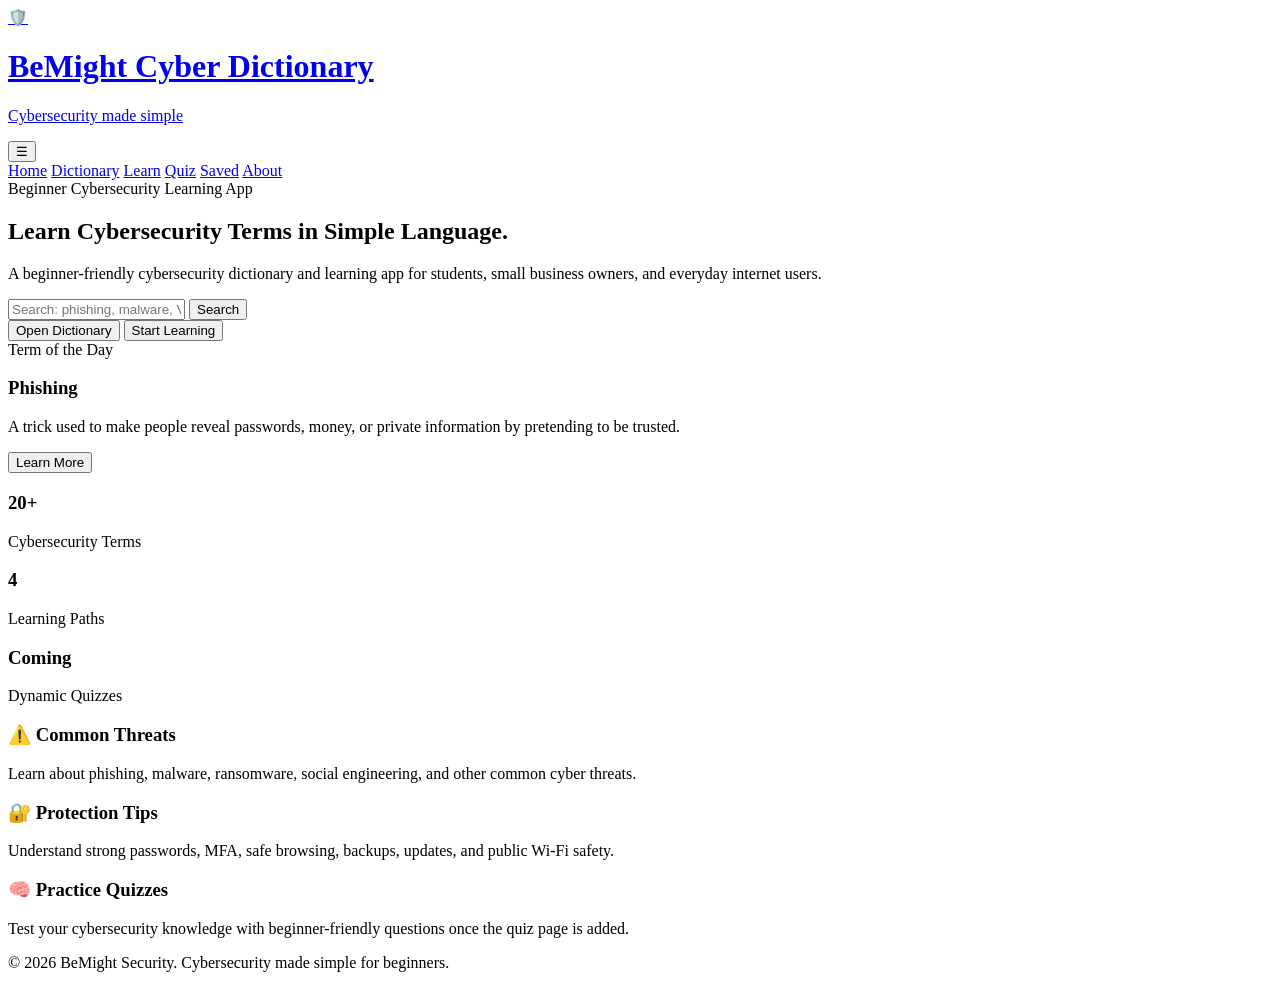
==== index.html @ 22a4b305 "Update home navigation links" ====
<!DOCTYPE html>
<html lang="en">
<head>
  <meta charset="UTF-8" />
  <meta name="viewport" content="width=device-width, initial-scale=1.0" />

  <title>BeMight Cyber Dictionary</title>

  <link rel="stylesheet" href="styles.css" />
</head>
<body>

  <!-- HEADER -->
  <header class="site-header">
    <a href="index.html" class="brand">
      <div class="brand-icon">🛡️</div>

      <div>
        <h1>BeMight Cyber Dictionary</h1>
        <p>Cybersecurity made simple</p>
      </div>
    </a>

    <button class="menu-btn" id="menuBtn">☰</button>

    <nav class="nav-menu" id="navMenu">
  <a href="index.html" class="active">Home</a>
  <a href="dictionary.html">Dictionary</a>
  <a href="learn.html">Learn</a>
  <a href="quiz.html">Quiz</a>
  <a href="saved.html">Saved</a>
  <a href="about.html">About</a>
</nav>
  </header>

  <!-- MAIN CONTENT -->
  <main>

    <!-- HERO SECTION -->
    <section class="hero">
      <div class="hero-text">
        <span class="small-label">Beginner Cybersecurity Learning App</span>

        <h2>Learn Cybersecurity Terms in Simple Language.</h2>

        <p>
          A beginner-friendly cybersecurity dictionary and learning app for students,
          small business owners, and everyday internet users.
        </p>

        <div class="search-box">
          <input
            type="text"
            id="homeSearch"
            placeholder="Search: phishing, malware, VPN, SOC..."
          />
          <button id="homeSearchBtn">Search</button>
        </div>

        <div class="hero-buttons">
          <button id="openDictionaryBtn">Open Dictionary</button>
          <button id="startLearningBtn" class="light-btn">Start Learning</button>
        </div>
      </div>

      <div class="hero-card">
        <span>Term of the Day</span>
        <h3>Phishing</h3>
        <p>
          A trick used to make people reveal passwords, money, or private information
          by pretending to be trusted.
        </p>
        <button id="termOfDayBtn">Learn More</button>
      </div>
    </section>

    <!-- STATS -->
    <section class="stats-grid">
      <div class="stat-card">
        <h3>20+</h3>
        <p>Cybersecurity Terms</p>
      </div>

      <div class="stat-card">
        <h3>4</h3>
        <p>Learning Paths</p>
      </div>

      <div class="stat-card">
        <h3>Coming</h3>
        <p>Dynamic Quizzes</p>
      </div>
    </section>

    <!-- QUICK FEATURES -->
    <section class="features-grid">
      <div class="feature-card">
        <h3>⚠️ Common Threats</h3>
        <p>
          Learn about phishing, malware, ransomware, social engineering,
          and other common cyber threats.
        </p>
      </div>

      <div class="feature-card">
        <h3>🔐 Protection Tips</h3>
        <p>
          Understand strong passwords, MFA, safe browsing, backups,
          updates, and public Wi-Fi safety.
        </p>
      </div>

      <div class="feature-card">
        <h3>🧠 Practice Quizzes</h3>
        <p>
          Test your cybersecurity knowledge with beginner-friendly questions
          once the quiz page is added.
        </p>
      </div>
    </section>

  </main>

  <!-- FOOTER -->
  <footer>
    <p>© 2026 BeMight Security. Cybersecurity made simple for beginners.</p>
  </footer>

  <script src="app.js"></script>
</body>
</html>
---- styles.css ----
.search-box {
  position: relative;
}

.suggestions-box {
  display: none;
  position: absolute;
  left: 8px;
  right: 8px;
  top: 64px;
  background: white;
  border: 1px solid #e5e7eb;
  border-radius: 16px;
  box-shadow: 0 18px 35px rgba(0,0,0,0.12);
  overflow: hidden;
  z-index: 50;
}

.suggestions-box button {
  width: 100%;
  border: none;
  background: white;
  color: #111827;
  text-align: left;
  padding: 14px 16px;
  font-weight: 700;
}

.suggestions-box button:hover {
  background: #fee2e2;
  color: #dc2626;
}
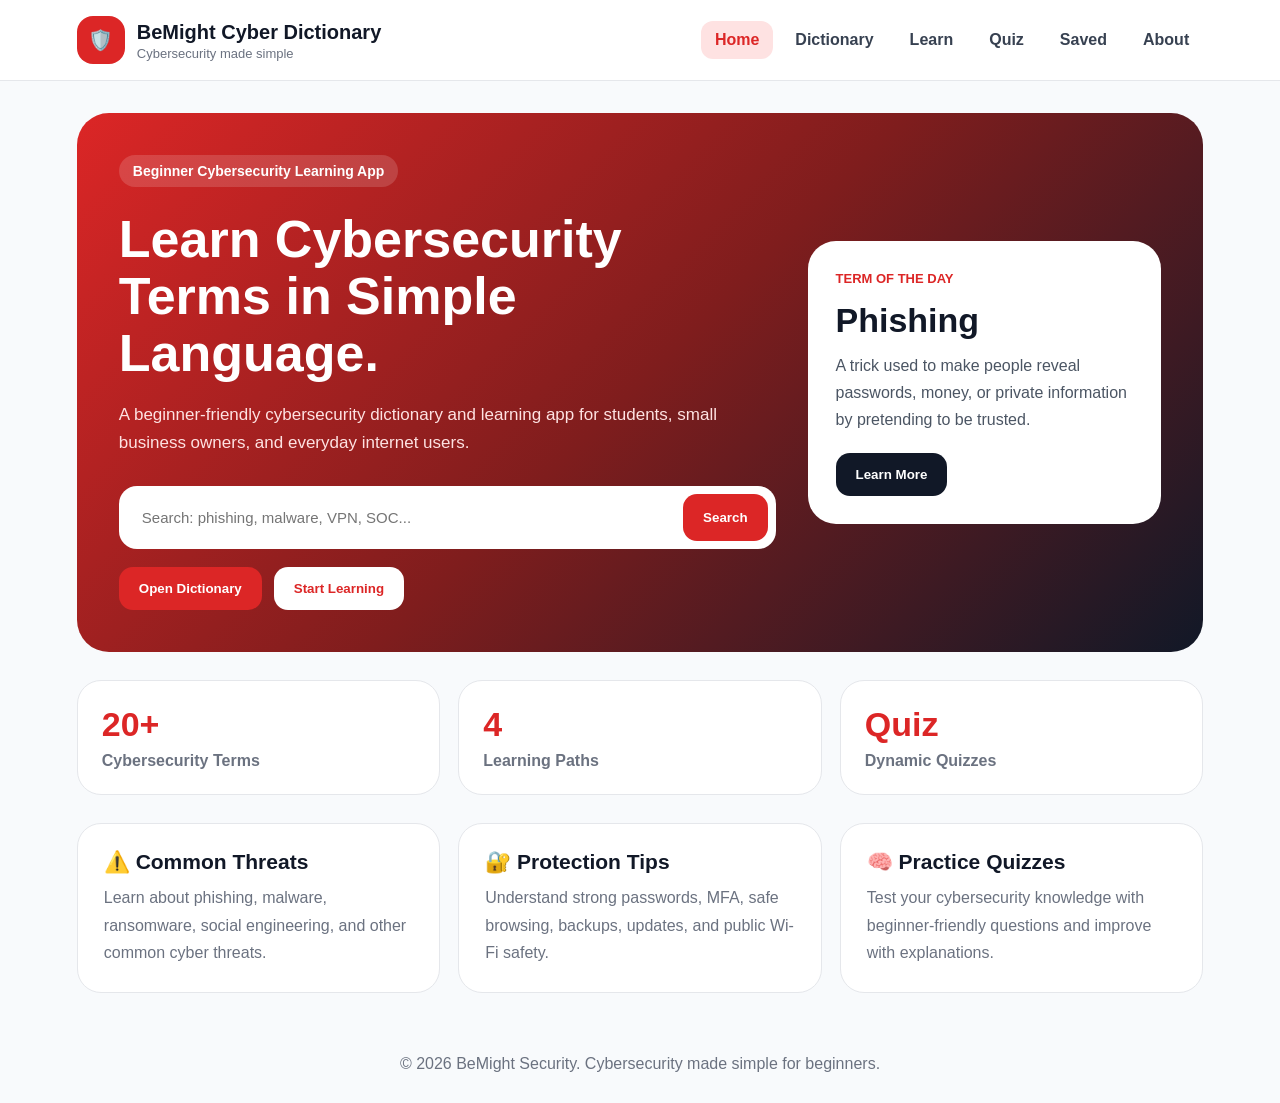
==== commit 0e1b9213: "Add internal CSS styles and update script reference Added internal CSS styles for layout and design " ====
--- a/index.html
+++ b/index.html
@@ -6,11 +6,364 @@
 
   <title>BeMight Cyber Dictionary</title>
 
-  <link rel="stylesheet" href="styles.css" />
+  <style>
+    * {
+      margin: 0;
+      padding: 0;
+      box-sizing: border-box;
+    }
+
+    body {
+      background: #f8fafc;
+      color: #111827;
+      font-family: Arial, sans-serif;
+    }
+
+    .site-header {
+      background: white;
+      border-bottom: 1px solid #e5e7eb;
+      padding: 16px 6%;
+      display: flex;
+      align-items: center;
+      justify-content: space-between;
+      position: sticky;
+      top: 0;
+      z-index: 100;
+    }
+
+    .brand {
+      text-decoration: none;
+      color: #111827;
+      display: flex;
+      align-items: center;
+      gap: 12px;
+    }
+
+    .brand-icon {
+      width: 48px;
+      height: 48px;
+      background: #dc2626;
+      color: white;
+      border-radius: 16px;
+      display: flex;
+      align-items: center;
+      justify-content: center;
+      font-size: 20px;
+    }
+
+    .brand h1 {
+      font-size: 20px;
+      font-weight: 900;
+      line-height: 1.2;
+    }
+
+    .brand p {
+      font-size: 13px;
+      color: #6b7280;
+      margin-top: 2px;
+    }
+
+    .nav-menu {
+      display: flex;
+      align-items: center;
+      gap: 8px;
+    }
+
+    .nav-menu a {
+      text-decoration: none;
+      color: #374151;
+      font-weight: 700;
+      padding: 10px 14px;
+      border-radius: 12px;
+    }
+
+    .nav-menu a:hover,
+    .nav-menu a.active {
+      background: #fee2e2;
+      color: #dc2626;
+    }
+
+    .menu-btn {
+      display: none;
+      border: none;
+      background: #dc2626;
+      color: white;
+      padding: 10px 14px;
+      border-radius: 12px;
+      font-size: 22px;
+      cursor: pointer;
+    }
+
+    main {
+      padding: 32px 6%;
+    }
+
+    button {
+      cursor: pointer;
+    }
+
+    .hero {
+      background: linear-gradient(135deg, #dc2626, #7f1d1d, #111827);
+      color: white;
+      border-radius: 32px;
+      padding: 42px;
+      display: grid;
+      grid-template-columns: 1.3fr 0.7fr;
+      gap: 32px;
+      align-items: center;
+    }
+
+    .small-label {
+      display: inline-block;
+      background: rgba(255, 255, 255, 0.15);
+      padding: 8px 14px;
+      border-radius: 999px;
+      font-size: 14px;
+      font-weight: 800;
+    }
+
+    .hero h2 {
+      margin-top: 24px;
+      font-size: 52px;
+      line-height: 1.1;
+      max-width: 850px;
+    }
+
+    .hero-text p {
+      margin-top: 18px;
+      color: #fee2e2;
+      line-height: 1.7;
+      max-width: 700px;
+      font-size: 17px;
+    }
+
+    .search-box {
+      position: relative;
+      margin-top: 28px;
+      background: white;
+      padding: 8px;
+      border-radius: 18px;
+      display: flex;
+      max-width: 680px;
+    }
+
+    .search-box input {
+      flex: 1;
+      border: none;
+      outline: none;
+      padding: 15px;
+      font-size: 15px;
+    }
+
+    .search-box button,
+    .hero-buttons button,
+    .hero-card button {
+      border: none;
+      background: #dc2626;
+      color: white;
+      padding: 14px 20px;
+      border-radius: 14px;
+      font-weight: 900;
+    }
+
+    .hero-buttons {
+      margin-top: 18px;
+      display: flex;
+      gap: 12px;
+      flex-wrap: wrap;
+    }
+
+    .light-btn {
+      background: white !important;
+      color: #dc2626 !important;
+    }
+
+    .hero-card {
+      background: white;
+      color: #111827;
+      border-radius: 28px;
+      padding: 28px;
+    }
+
+    .hero-card span {
+      display: inline-block;
+      color: #dc2626;
+      font-weight: 900;
+      text-transform: uppercase;
+      font-size: 13px;
+    }
+
+    .hero-card h3 {
+      margin-top: 14px;
+      font-size: 34px;
+    }
+
+    .hero-card p {
+      margin-top: 12px;
+      color: #4b5563;
+      line-height: 1.7;
+    }
+
+    .hero-card button {
+      margin-top: 20px;
+      background: #111827;
+    }
+
+    .suggestions-box {
+      display: none;
+      position: absolute;
+      left: 8px;
+      right: 8px;
+      top: 64px;
+      background: white;
+      border: 1px solid #e5e7eb;
+      border-radius: 16px;
+      box-shadow: 0 18px 35px rgba(0,0,0,0.12);
+      overflow: hidden;
+      z-index: 50;
+    }
+
+    .suggestions-box button {
+      width: 100%;
+      border: none;
+      background: white;
+      color: #111827;
+      text-align: left;
+      padding: 14px 16px;
+      font-weight: 700;
+    }
+
+    .suggestions-box button:hover {
+      background: #fee2e2;
+      color: #dc2626;
+    }
+
+    .stats-grid {
+      margin-top: 28px;
+      display: grid;
+      grid-template-columns: repeat(3, 1fr);
+      gap: 18px;
+    }
+
+    .stat-card {
+      background: white;
+      border: 1px solid #e5e7eb;
+      padding: 24px;
+      border-radius: 24px;
+    }
+
+    .stat-card h3 {
+      font-size: 34px;
+      color: #dc2626;
+    }
+
+    .stat-card p {
+      margin-top: 8px;
+      color: #6b7280;
+      font-weight: 600;
+    }
+
+    .features-grid {
+      margin-top: 28px;
+      display: grid;
+      grid-template-columns: repeat(3, 1fr);
+      gap: 18px;
+    }
+
+    .feature-card {
+      background: white;
+      border: 1px solid #e5e7eb;
+      padding: 26px;
+      border-radius: 24px;
+    }
+
+    .feature-card h3 {
+      font-size: 21px;
+    }
+
+    .feature-card p {
+      margin-top: 10px;
+      color: #6b7280;
+      line-height: 1.7;
+    }
+
+    footer {
+      text-align: center;
+      padding: 30px 6%;
+      color: #6b7280;
+    }
+
+    @media (max-width: 900px) {
+      .hero {
+        grid-template-columns: 1fr;
+      }
+
+      .stats-grid,
+      .features-grid {
+        grid-template-columns: repeat(2, 1fr);
+      }
+    }
+
+    @media (max-width: 768px) {
+      .site-header {
+        padding: 16px 6%;
+      }
+
+      .brand h1 {
+        font-size: 18px;
+      }
+
+      .menu-btn {
+        display: block;
+      }
+
+      .nav-menu {
+        display: none;
+        position: absolute;
+        top: 82px;
+        right: 6%;
+        left: 6%;
+        background: white;
+        border-radius: 20px;
+        padding: 16px;
+        flex-direction: column;
+        align-items: stretch;
+        box-shadow: 0 20px 40px rgba(0,0,0,0.12);
+      }
+
+      .nav-menu.show {
+        display: flex;
+      }
+
+      .nav-menu a {
+        padding: 14px;
+      }
+
+      .hero {
+        padding: 28px;
+      }
+
+      .hero h2 {
+        font-size: 36px;
+      }
+
+      .search-box {
+        flex-direction: column;
+      }
+
+      .suggestions-box {
+        top: 118px;
+      }
+
+      .stats-grid,
+      .features-grid {
+        grid-template-columns: 1fr;
+      }
+    }
+  </style>
 </head>
 <body>
 
-  <!-- HEADER -->
   <header class="site-header">
     <a href="index.html" class="brand">
       <div class="brand-icon">🛡️</div>
@@ -24,19 +377,16 @@
     <button class="menu-btn" id="menuBtn">☰</button>
 
     <nav class="nav-menu" id="navMenu">
-  <a href="index.html" class="active">Home</a>
-  <a href="dictionary.html">Dictionary</a>
-  <a href="learn.html">Learn</a>
-  <a href="quiz.html">Quiz</a>
-  <a href="saved.html">Saved</a>
-  <a href="about.html">About</a>
-</nav>
+      <a href="index.html" class="active">Home</a>
+      <a href="dictionary.html">Dictionary</a>
+      <a href="learn.html">Learn</a>
+      <a href="quiz.html">Quiz</a>
+      <a href="saved.html">Saved</a>
+      <a href="about.html">About</a>
+    </nav>
   </header>
 
-  <!-- MAIN CONTENT -->
   <main>
-
-    <!-- HERO SECTION -->
     <section class="hero">
       <div class="hero-text">
         <span class="small-label">Beginner Cybersecurity Learning App</span>
@@ -74,7 +424,6 @@
       </div>
     </section>
 
-    <!-- STATS -->
     <section class="stats-grid">
       <div class="stat-card">
         <h3>20+</h3>
@@ -87,12 +436,11 @@
       </div>
 
       <div class="stat-card">
-        <h3>Coming</h3>
+        <h3>Quiz</h3>
         <p>Dynamic Quizzes</p>
       </div>
     </section>
 
-    <!-- QUICK FEATURES -->
     <section class="features-grid">
       <div class="feature-card">
         <h3>⚠️ Common Threats</h3>
@@ -114,18 +462,16 @@
         <h3>🧠 Practice Quizzes</h3>
         <p>
           Test your cybersecurity knowledge with beginner-friendly questions
-          once the quiz page is added.
+          and improve with explanations.
         </p>
       </div>
     </section>
-
   </main>
 
-  <!-- FOOTER -->
   <footer>
     <p>© 2026 BeMight Security. Cybersecurity made simple for beginners.</p>
   </footer>
 
-  <script src="app.js"></script>
+  <script src="app.js?v=20260425"></script>
 </body>
 </html>
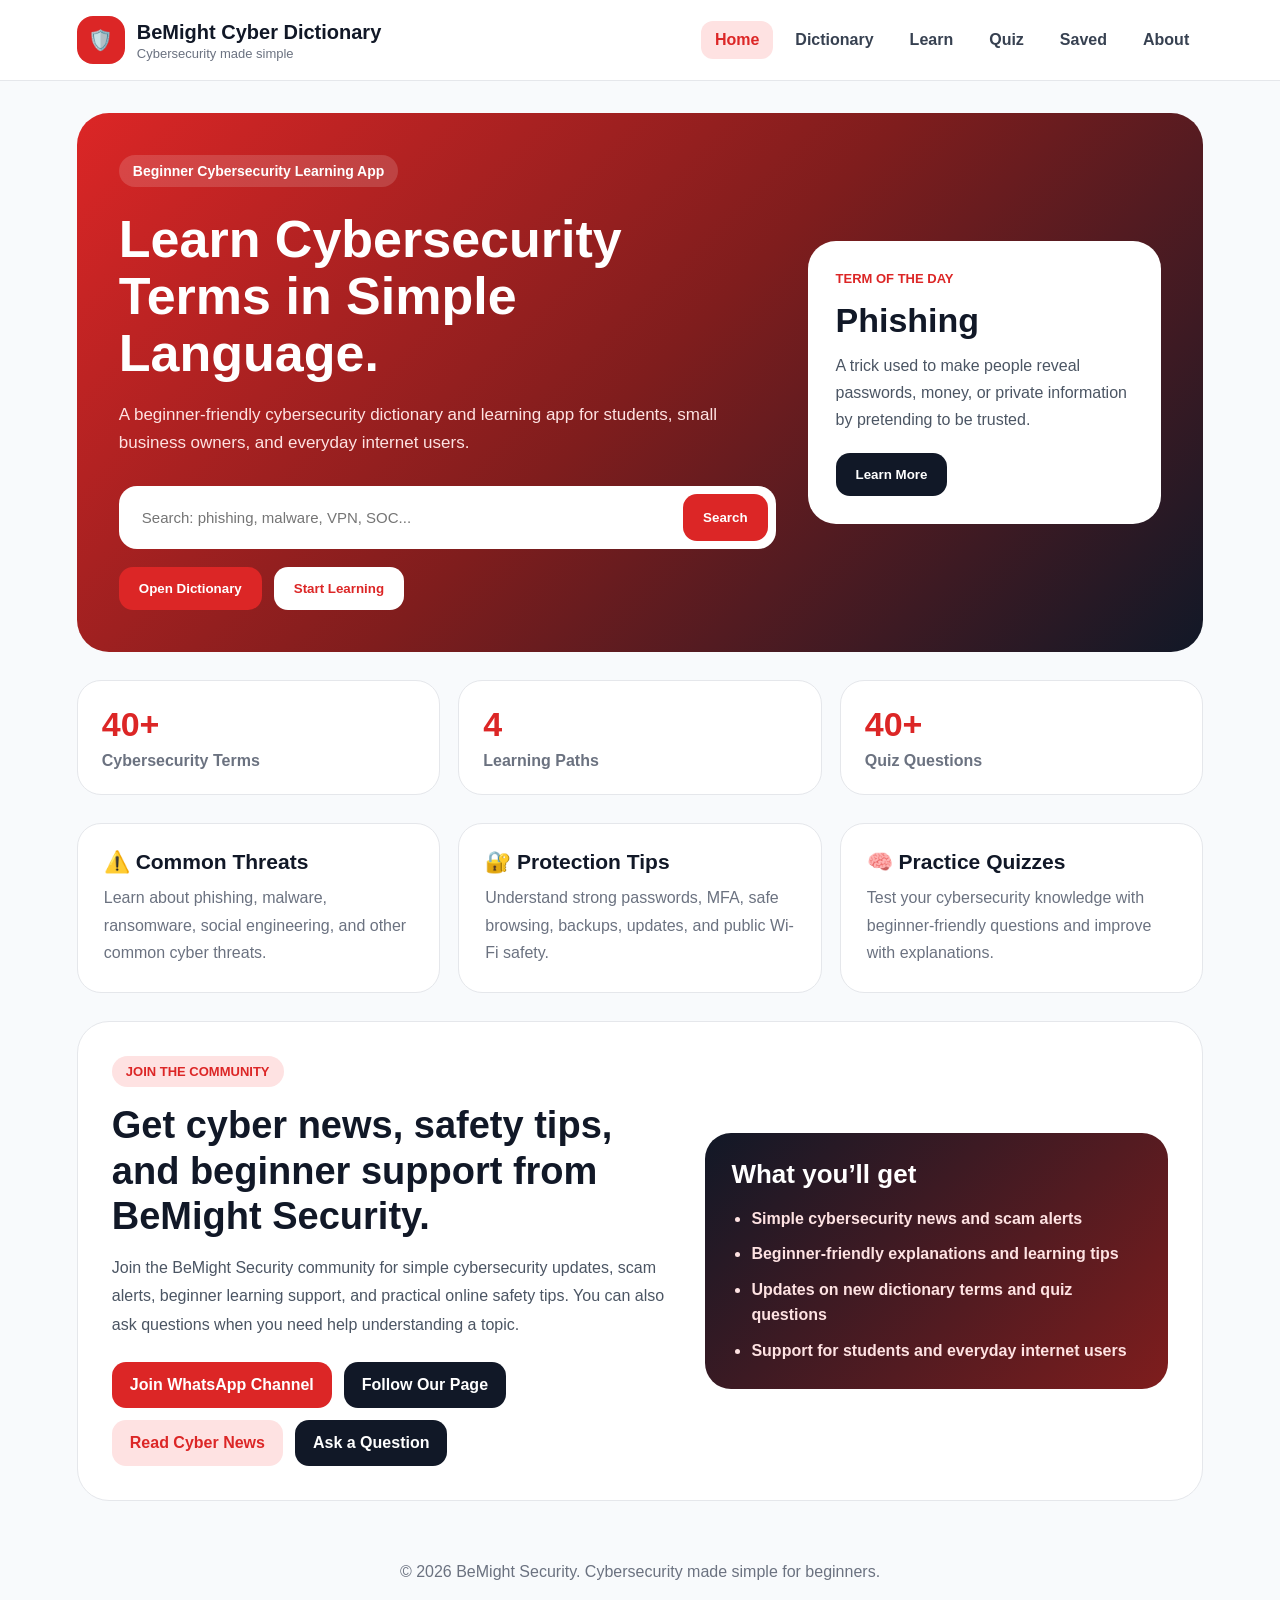
==== commit 2aa5724e: "Enhance index.html with PWA and community features Added PWA settings and community section with but" ====
--- a/index.html
+++ b/index.html
@@ -5,6 +5,18 @@
   <meta name="viewport" content="width=device-width, initial-scale=1.0" />
 
   <title>BeMight Cyber Dictionary</title>
+
+  <!-- PWA SETTINGS -->
+  <link rel="manifest" href="manifest.json" />
+  <meta name="theme-color" content="#dc2626" />
+  <meta name="application-name" content="BeMight Cyber Dictionary" />
+
+  <meta name="apple-mobile-web-app-capable" content="yes" />
+  <meta name="apple-mobile-web-app-status-bar-style" content="default" />
+  <meta name="apple-mobile-web-app-title" content="BeMight Cyber" />
+
+  <link rel="icon" href="icon-192.svg" type="image/svg+xml" />
+  <link rel="apple-touch-icon" href="icon-192.svg" />
 
   <style>
     * {
@@ -287,6 +299,92 @@
       line-height: 1.7;
     }
 
+    .community-section {
+      margin-top: 28px;
+      background: white;
+      border: 1px solid #e5e7eb;
+      border-radius: 32px;
+      padding: 34px;
+      display: grid;
+      grid-template-columns: 1.1fr 0.9fr;
+      gap: 28px;
+      align-items: center;
+    }
+
+    .community-label {
+      display: inline-block;
+      background: #fee2e2;
+      color: #dc2626;
+      padding: 8px 14px;
+      border-radius: 999px;
+      font-size: 13px;
+      font-weight: 900;
+      text-transform: uppercase;
+    }
+
+    .community-section h2 {
+      margin-top: 16px;
+      font-size: 38px;
+      line-height: 1.2;
+      color: #111827;
+    }
+
+    .community-section p {
+      margin-top: 14px;
+      color: #4b5563;
+      line-height: 1.8;
+      max-width: 750px;
+    }
+
+    .community-buttons {
+      margin-top: 22px;
+      display: flex;
+      gap: 12px;
+      flex-wrap: wrap;
+    }
+
+    .community-buttons a {
+      text-decoration: none;
+      background: #dc2626;
+      color: white;
+      padding: 14px 18px;
+      border-radius: 14px;
+      font-weight: 900;
+      display: inline-block;
+    }
+
+    .community-buttons a.dark {
+      background: #111827;
+    }
+
+    .community-buttons a.light {
+      background: #fee2e2;
+      color: #dc2626;
+    }
+
+    .community-card {
+      background: linear-gradient(135deg, #111827, #7f1d1d);
+      color: white;
+      border-radius: 26px;
+      padding: 26px;
+    }
+
+    .community-card h3 {
+      font-size: 26px;
+    }
+
+    .community-card ul {
+      margin-top: 16px;
+      padding-left: 20px;
+    }
+
+    .community-card li {
+      margin-top: 10px;
+      color: #fee2e2;
+      line-height: 1.6;
+      font-weight: 700;
+    }
+
     footer {
       text-align: center;
       padding: 30px 6%;
@@ -294,7 +392,8 @@
     }
 
     @media (max-width: 900px) {
-      .hero {
+      .hero,
+      .community-section {
         grid-template-columns: 1fr;
       }
 
@@ -347,6 +446,14 @@
         font-size: 36px;
       }
 
+      .community-section {
+        padding: 26px;
+      }
+
+      .community-section h2 {
+        font-size: 30px;
+      }
+
       .search-box {
         flex-direction: column;
       }
@@ -358,6 +465,11 @@
       .stats-grid,
       .features-grid {
         grid-template-columns: 1fr;
+      }
+
+      .community-buttons a {
+        width: 100%;
+        text-align: center;
       }
     }
   </style>
@@ -426,7 +538,7 @@
 
     <section class="stats-grid">
       <div class="stat-card">
-        <h3>20+</h3>
+        <h3>40+</h3>
         <p>Cybersecurity Terms</p>
       </div>
 
@@ -436,8 +548,8 @@
       </div>
 
       <div class="stat-card">
-        <h3>Quiz</h3>
-        <p>Dynamic Quizzes</p>
+        <h3>40+</h3>
+        <p>Quiz Questions</p>
       </div>
     </section>
 
@@ -466,6 +578,38 @@
         </p>
       </div>
     </section>
+
+    <section class="community-section">
+      <div>
+        <span class="community-label">Join the Community</span>
+
+        <h2>Get cyber news, safety tips, and beginner support from BeMight Security.</h2>
+
+        <p>
+          Join the BeMight Security community for simple cybersecurity updates,
+          scam alerts, beginner learning support, and practical online safety tips.
+          You can also ask questions when you need help understanding a topic.
+        </p>
+
+        <div class="community-buttons">
+          <a href="#" target="_blank">Join WhatsApp Channel</a>
+          <a href="#" target="_blank" class="dark">Follow Our Page</a>
+          <a href="#" target="_blank" class="light">Read Cyber News</a>
+          <a href="#" target="_blank" class="dark">Ask a Question</a>
+        </div>
+      </div>
+
+      <div class="community-card">
+        <h3>What you’ll get</h3>
+
+        <ul>
+          <li>Simple cybersecurity news and scam alerts</li>
+          <li>Beginner-friendly explanations and learning tips</li>
+          <li>Updates on new dictionary terms and quiz questions</li>
+          <li>Support for students and everyday internet users</li>
+        </ul>
+      </div>
+    </section>
   </main>
 
   <footer>
@@ -473,5 +617,6 @@
   </footer>
 
   <script src="app.js?v=20260425"></script>
+  <script src="pwa.js?v=1"></script>
 </body>
 </html>
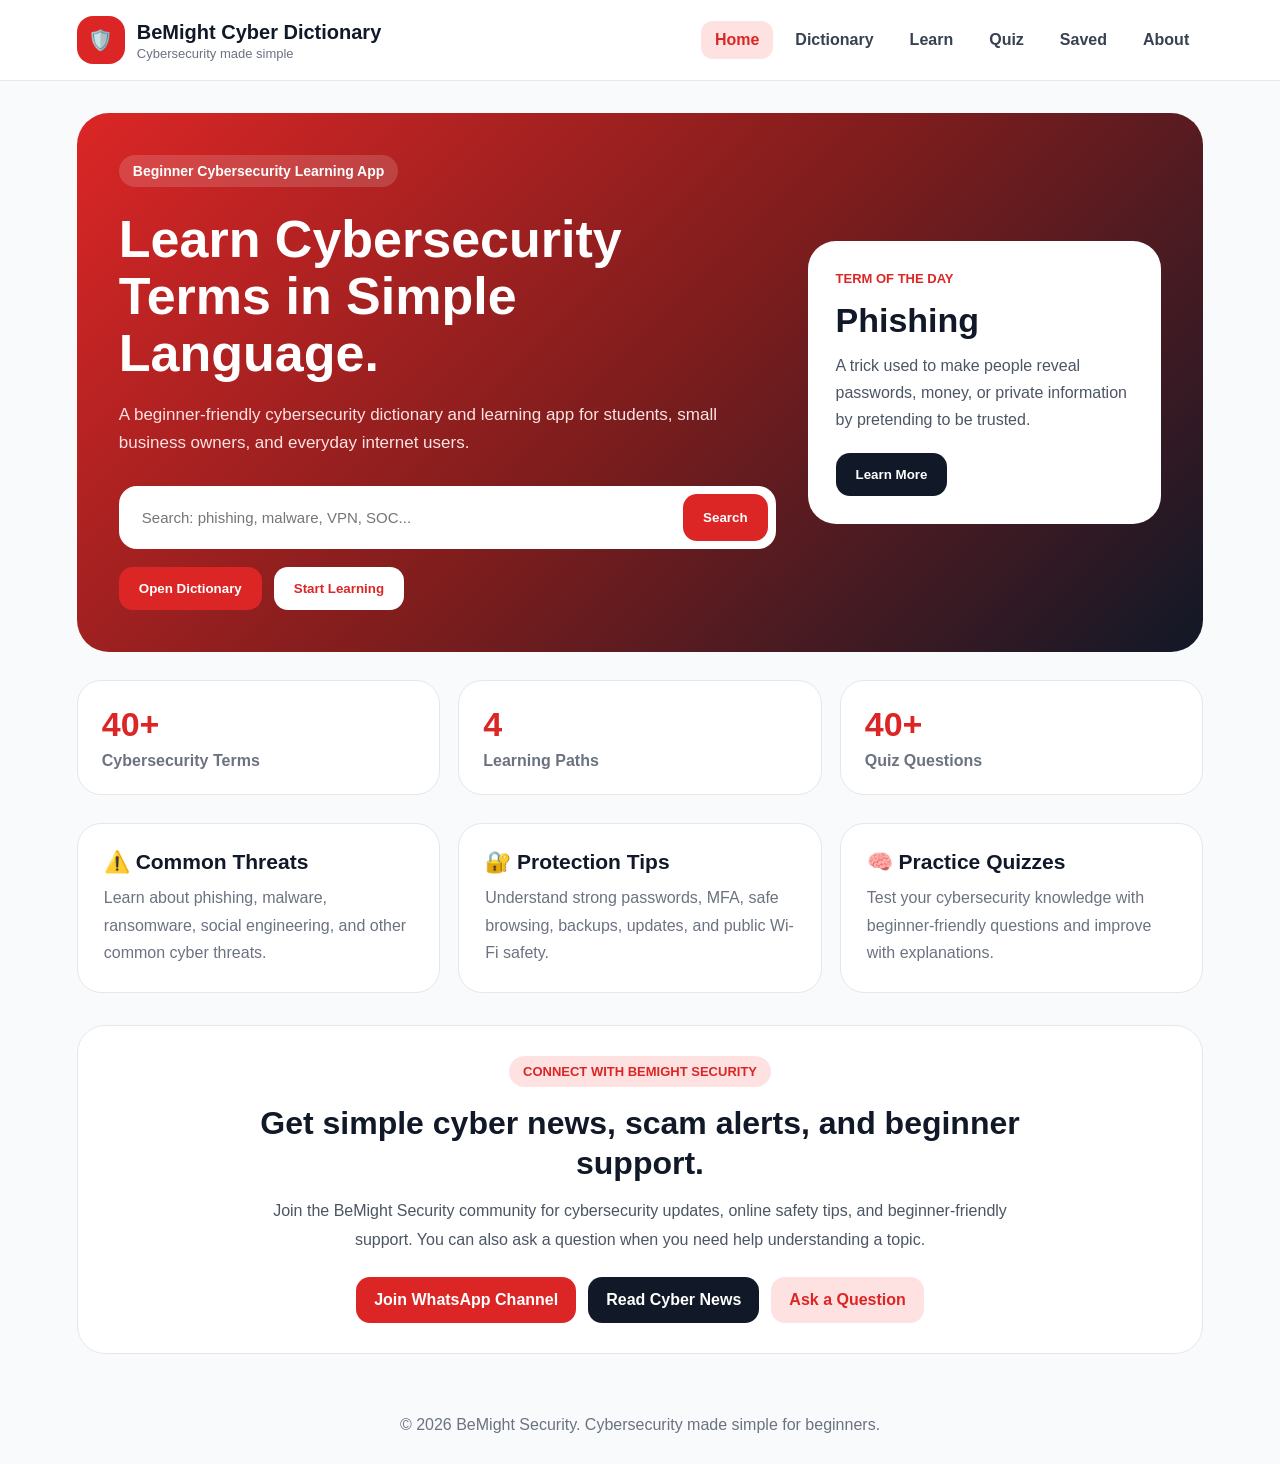
==== commit dc58bdde: "Finalize home CTA section" ====
--- a/index.html
+++ b/index.html
@@ -300,15 +300,12 @@
     }
 
     .community-section {
-      margin-top: 28px;
+      margin-top: 32px;
       background: white;
       border: 1px solid #e5e7eb;
-      border-radius: 32px;
-      padding: 34px;
-      display: grid;
-      grid-template-columns: 1.1fr 0.9fr;
-      gap: 28px;
-      align-items: center;
+      border-radius: 28px;
+      padding: 30px;
+      text-align: center;
     }
 
     .community-label {
@@ -323,22 +320,24 @@
     }
 
     .community-section h2 {
-      margin-top: 16px;
-      font-size: 38px;
-      line-height: 1.2;
+      margin: 16px auto 0;
+      font-size: 32px;
+      line-height: 1.25;
       color: #111827;
+      max-width: 800px;
     }
 
     .community-section p {
-      margin-top: 14px;
+      margin: 14px auto 0;
       color: #4b5563;
       line-height: 1.8;
-      max-width: 750px;
+      max-width: 760px;
     }
 
     .community-buttons {
       margin-top: 22px;
       display: flex;
+      justify-content: center;
       gap: 12px;
       flex-wrap: wrap;
     }
@@ -362,29 +361,6 @@
       color: #dc2626;
     }
 
-    .community-card {
-      background: linear-gradient(135deg, #111827, #7f1d1d);
-      color: white;
-      border-radius: 26px;
-      padding: 26px;
-    }
-
-    .community-card h3 {
-      font-size: 26px;
-    }
-
-    .community-card ul {
-      margin-top: 16px;
-      padding-left: 20px;
-    }
-
-    .community-card li {
-      margin-top: 10px;
-      color: #fee2e2;
-      line-height: 1.6;
-      font-weight: 700;
-    }
-
     footer {
       text-align: center;
       padding: 30px 6%;
@@ -392,8 +368,7 @@
     }
 
     @media (max-width: 900px) {
-      .hero,
-      .community-section {
+      .hero {
         grid-template-columns: 1fr;
       }
 
@@ -446,14 +421,6 @@
         font-size: 36px;
       }
 
-      .community-section {
-        padding: 26px;
-      }
-
-      .community-section h2 {
-        font-size: 30px;
-      }
-
       .search-box {
         flex-direction: column;
       }
@@ -465,6 +432,14 @@
       .stats-grid,
       .features-grid {
         grid-template-columns: 1fr;
+      }
+
+      .community-section {
+        padding: 24px;
+      }
+
+      .community-section h2 {
+        font-size: 27px;
       }
 
       .community-buttons a {
@@ -580,34 +555,20 @@
     </section>
 
     <section class="community-section">
-      <div>
-        <span class="community-label">Join the Community</span>
-
-        <h2>Get cyber news, safety tips, and beginner support from BeMight Security.</h2>
-
-        <p>
-          Join the BeMight Security community for simple cybersecurity updates,
-          scam alerts, beginner learning support, and practical online safety tips.
-          You can also ask questions when you need help understanding a topic.
-        </p>
-
-        <div class="community-buttons">
-          <a href="#" target="_blank">Join WhatsApp Channel</a>
-          <a href="#" target="_blank" class="dark">Follow Our Page</a>
-          <a href="#" target="_blank" class="light">Read Cyber News</a>
-          <a href="#" target="_blank" class="dark">Ask a Question</a>
-        </div>
-      </div>
-
-      <div class="community-card">
-        <h3>What you’ll get</h3>
-
-        <ul>
-          <li>Simple cybersecurity news and scam alerts</li>
-          <li>Beginner-friendly explanations and learning tips</li>
-          <li>Updates on new dictionary terms and quiz questions</li>
-          <li>Support for students and everyday internet users</li>
-        </ul>
+      <span class="community-label">Connect With BeMight Security</span>
+
+      <h2>Get simple cyber news, scam alerts, and beginner support.</h2>
+
+      <p>
+        Join the BeMight Security community for cybersecurity updates, online safety tips,
+        and beginner-friendly support. You can also ask a question when you need help
+        understanding a topic.
+      </p>
+
+      <div class="community-buttons">
+        <a href="YOUR_WHATSAPP_CHANNEL_LINK" target="_blank">Join WhatsApp Channel</a>
+        <a href="YOUR_CYBER_NEWS_LINK" target="_blank" class="dark">Read Cyber News</a>
+        <a href="mailto:mysec@gmail.com" class="light">Ask a Question</a>
       </div>
     </section>
   </main>
